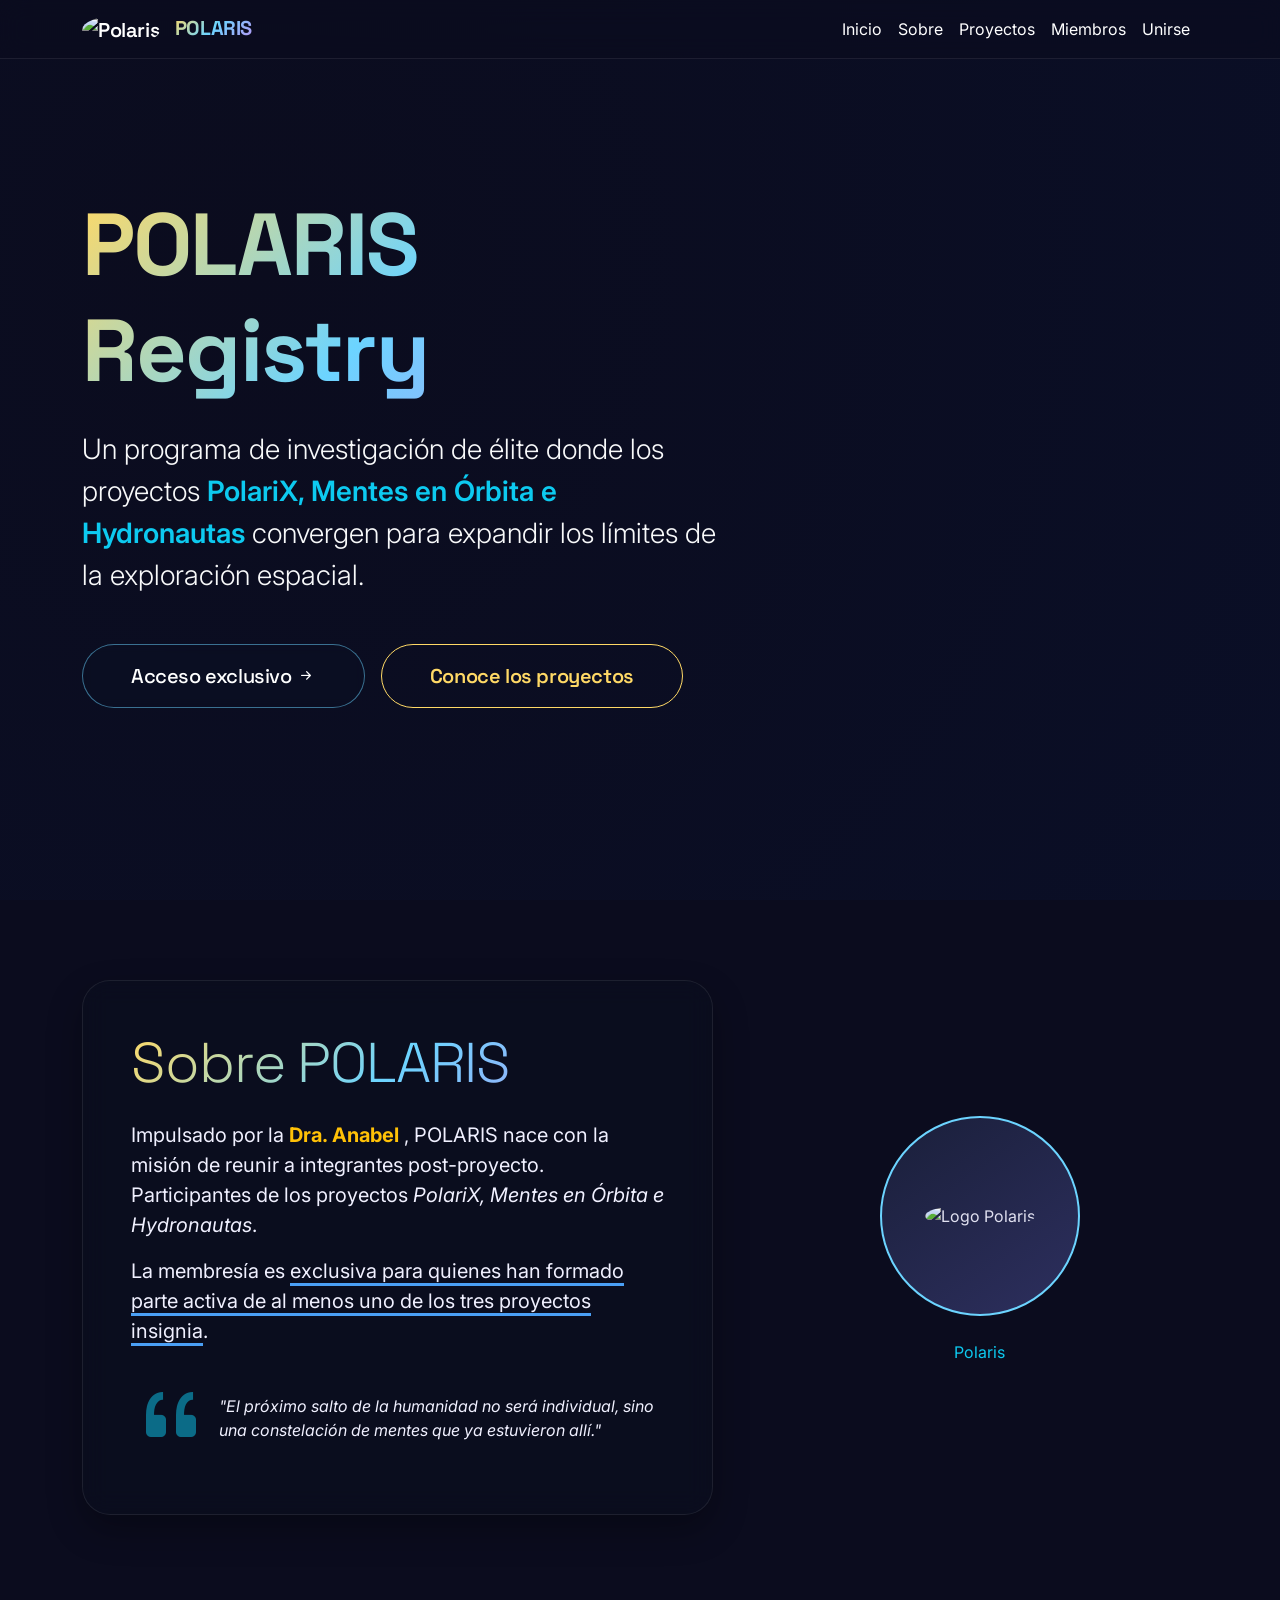
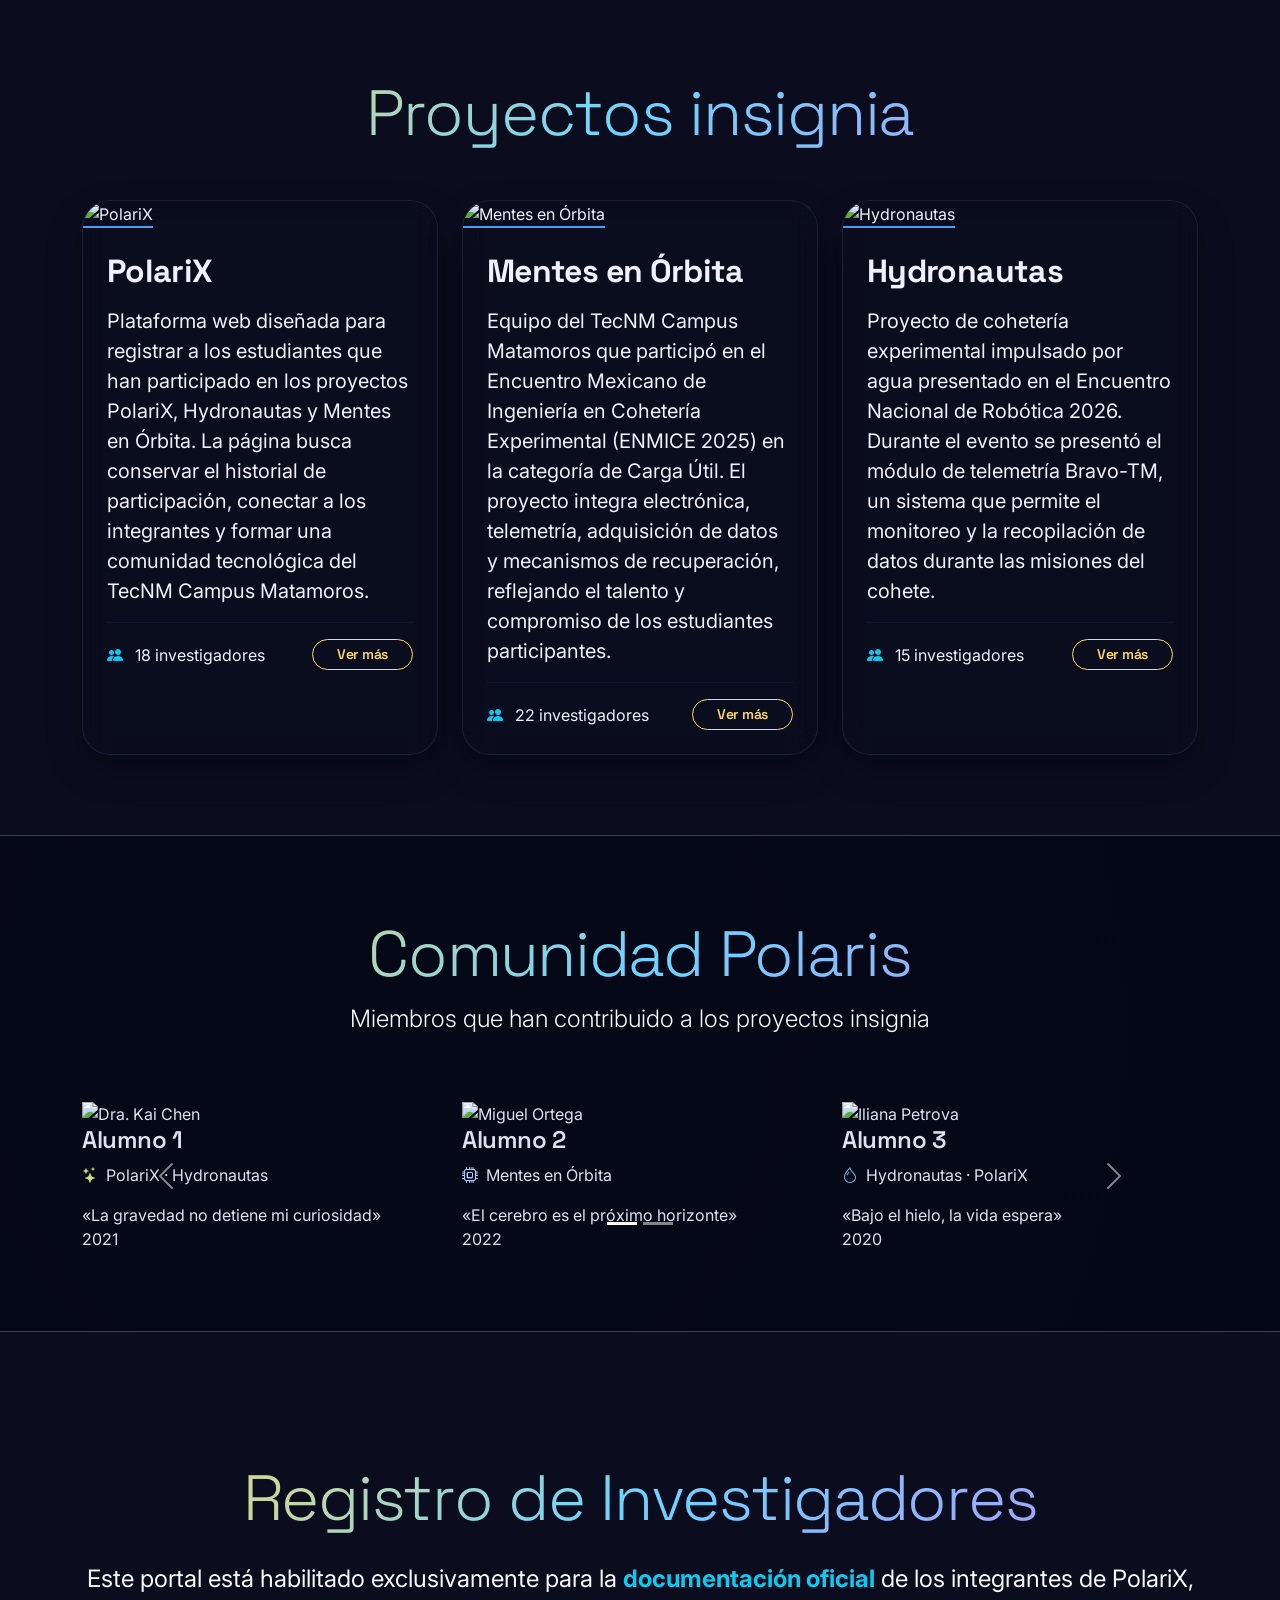
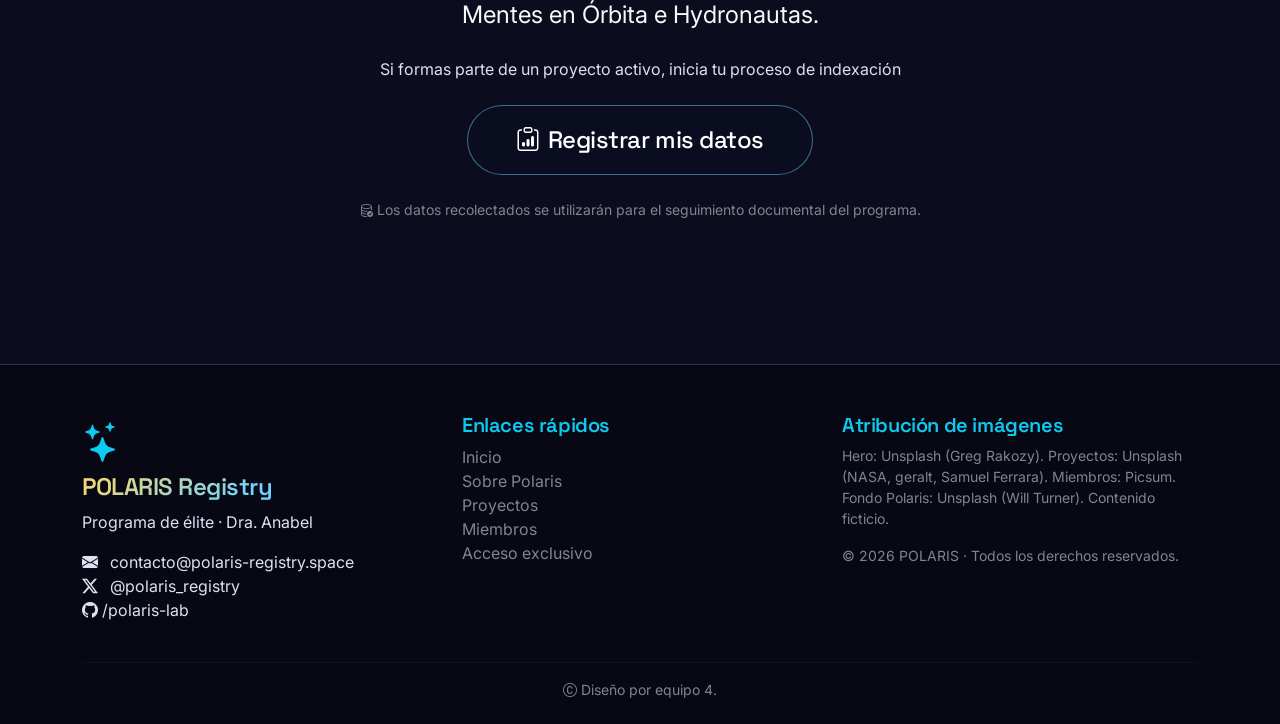
==== index.html @ 2436511c "Commit prueba" ====
<!DOCTYPE html>
<html lang="es">
<head>
  <meta charset="UTF-8">
  <meta name="viewport" content="width=device-width, initial-scale=1.0">
  <title>POLARIS · registro espacial</title>
  <!-- Bootstrap 5 + Iconos + Fuentes Google -->
  <link href="https://cdn.jsdelivr.net/npm/bootstrap@5.3.2/dist/css/bootstrap.min.css" rel="stylesheet">
  <link rel="stylesheet" href="https://cdn.jsdelivr.net/npm/bootstrap-icons@1.11.3/font/bootstrap-icons.min.css">
  <link href="https://fonts.googleapis.com/css2?family=Space+Grotesk:wght@400;500;600;700&family=Inter:wght@300;400;500;600&display=swap" rel="stylesheet">
      <link rel="stylesheet" href="css/styles.css">

</head>
<body>

<!-- BARRA DE NAVEGACIÓN -->
<nav class="navbar navbar-expand-lg navbar-dark fixed-top navbar-vidrio">
  <div class="container">
    <a class="navbar-brand" href="#hero">
    <img src="imagenes/logo.png" 
     alt="Polaris" 
     class="imagen-circular"
     style="height: 70px; width: 70px; margin-right: 10px; object-fit: cover;">
  <span class="fw-bold texto-degradado">POLARIS</span>
    </a>
    <button class="navbar-toggler" type="button" data-bs-toggle="collapse" data-bs-target="#navbarPolaris">
      <span class="navbar-toggler-icon"></span>
    </button>
    <div class="collapse navbar-collapse" id="navbarPolaris">
      <ul class="navbar-nav ms-auto mb-2 mb-lg-0">
        <li class="nav-item"><a class="nav-link" href="#hero">Inicio</a></li>
        <li class="nav-item"><a class="nav-link" href="#about">Sobre</a></li>
        <li class="nav-item"><a class="nav-link" href="#projects">Proyectos</a></li>
        <li class="nav-item"><a class="nav-link" href="#members">Miembros</a></li>
        <li href="registro.html" class="nav-item"><a class="nav-link" href="#cta">Unirse</a></li>
      </ul>
    </div>
  </div>
</nav>

<!-- HERO (sin el badge de comunidad exclusiva) -->
<section id="hero" class="hero">
  <div class="hero-capa"></div>
  <div class="container position-relative text-center text-md-start" style="z-index: 3;">
    <div class="row min-vh-100 align-items-center">
      <div class="col-lg-8 col-xl-7">
        <h1 class="display-1 fw-bold texto-degradado" style="font-size: clamp(3.5rem, 12vw, 5.5rem);">POLARIS Registry</h1>
        <p class="lead fs-3 my-4 text-light">Un programa de investigación de élite donde los proyectos <span class="fw-semibold text-info">PolariX, Mentes en Órbita e Hydronautas</span> convergen para expandir los límites de la exploración espacial.</p>
        <div class="d-flex flex-wrap gap-3 mt-5">
          <a href="#cta" class="btn boton-neon btn-lg px-5 py-3">Acceso exclusivo <i class="bi bi-arrow-right-short"></i></a>
          <a href="#projects" class="btn boton-contorno-neon btn-lg px-5 py-3">Conoce los proyectos</a>
        </div>
        <!-- El badge ha sido eliminado -->
      </div>
    </div>
  </div>
</section>

<!-- SOBRE POLARIS (Dra. Martínez) - con espacio para tu logo -->
<section id="about" class="container">
  <div class="row align-items-center g-5">
    <div class="col-md-7">
      <div class="tarjeta-vidrio p-5">
        <h2 class="display-4 texto-degradado mb-4">Sobre POLARIS</h2>
        <p class="fs-5">Impulsado por la <strong class="text-warning">Dra. Anabel </strong>, POLARIS nace con la misión de reunir a integrantes post-proyecto. Participantes de los proyectos <i>PolariX, Mentes en Órbita e Hydronautas</i>.</p>
        <p class="fs-5 mt-3">La membresía es <span class="borde-inferior-info">exclusiva para quienes han formado parte activa de al menos uno de los tres proyectos insignia</span>.</p>
        <div class="mt-4 d-flex align-items-center">
          <i class="bi bi-quote display-1 text-info opacity-50"></i>
          <span class="ms-2 fst-italic">"El próximo salto de la humanidad no será individual, sino una constelación de mentes que ya estuvieron allí."</span>
        </div>
      </div>
    </div>
    <div class="col-md-5 text-center">
      <!-- Este es el espacio para tu logo futuro -->
      <div class="circulo-logo">
        <div class="logo-placeholder">
          <!-- Aquí puedes colocar tu logo (imagen o texto) -->
<img src="imagenes/logo.png" 
         alt="Logo Polaris" 
         style="width: 100%; height: 100%; object-fit: cover; border-radius: 50%;">
        </div>
      </div>
      <p class="mt-4 text-info"> Polaris</p>
    </div>
  </div>
</section>

<!-- PROYECTOS DESTACADOS -->
<section id="projects" class="container-fluid">
  <div class="container">
    <h2 class="display-3 text-center texto-degradado mb-5">Proyectos insignia</h2>
    <div class="row g-4">
      <!-- PolariX -->
      <div class="col-lg-4">
        <div class="tarjeta-vidrio h-100">
          <img src="imagenes/logo.png" class="img-proyecto card-img-top" alt="PolariX">
          <div class="card-body p-4">
            <div class="d-flex justify-content-between align-items-center mb-3">
              <h3 class="h2 fw-bold mb-0">PolariX</h3>
            </div>
            <p class="card-text fs-5">Plataforma web diseñada para registrar a los estudiantes que han participado en los proyectos PolariX, Hydronautas y Mentes en Órbita. La página busca conservar el historial de participación, conectar a los integrantes y formar una comunidad tecnológica del TecNM Campus Matamoros.</p>
            <hr class="bg-info">
            <div class="d-flex justify-content-between align-items-center">
              <span><i class="bi bi-people-fill me-2 text-info"></i> 18 investigadores</span>
              <a href="#" class="btn btn-sm boton-contorno-neon rounded-pill px-4">Ver más</a>
            </div>
          </div>
        </div>
      </div>
      <!-- Mentes en Órbita -->
      <div class="col-lg-4">
        <div class="tarjeta-vidrio h-100">
          <img src="https://alcalaopina.es/wp-content/uploads/Alumnos-del-IES-Antonio-Machado-construiran-y-lanzaran-un-mini.jpg" class="img-proyecto card-img-top" alt="Mentes en Órbita">
          <div class="card-body p-4">
            <div class="d-flex justify-content-between align-items-center mb-3">
              <h3 class="h2 fw-bold mb-0">Mentes en Órbita</h3>
            </div>
            <p class="card-text fs-5">Equipo del TecNM Campus Matamoros que participó en el Encuentro Mexicano de Ingeniería en Cohetería Experimental (ENMICE 2025) en la categoría de Carga Útil. El proyecto integra electrónica, telemetría, adquisición de datos y mecanismos de recuperación, reflejando el talento y compromiso de los estudiantes participantes.</p>
            <hr class="bg-info">
            <div class="d-flex justify-content-between align-items-center">
              <span><i class="bi bi-people-fill me-2 text-info"></i> 22 investigadores</span>
              <a href="#" class="btn btn-sm boton-contorno-neon rounded-pill px-4">Ver más</a>
            </div>
          </div>
        </div>
      </div>
      <!-- Hydronautas -->
      <div class="col-lg-4">
        <div class="tarjeta-vidrio h-100">
          <img src="https://tse1.mm.bing.net/th/id/OIP.nZ0kPcb8hBdNCDbaRXpRDQHaE7?rs=1&pid=ImgDetMain&o=7&rm=3" class="img-proyecto card-img-top" alt="Hydronautas">
          <div class="card-body p-4">
            <div class="d-flex justify-content-between align-items-center mb-3">
              <h3 class="h2 fw-bold mb-0">Hydronautas</h3>
            </div>
            <p class="card-text fs-5">Proyecto de cohetería experimental impulsado por agua presentado en el Encuentro Nacional de Robótica 2026. Durante el evento se presentó el módulo de telemetría Bravo-TM, un sistema que permite el monitoreo y la recopilación de datos durante las misiones del cohete.</p>
            <hr class="bg-info">
            <div class="d-flex justify-content-between align-items-center">
              <span><i class="bi bi-people-fill me-2 text-info"></i> 15 investigadores</span>
              <a href="#" class="btn btn-sm boton-contorno-neon rounded-pill px-4">Ver más</a>
            </div>
          </div>
        </div>
      </div>
    </div>
  </div>
</section>

<!-- MIEMBROS - SECCIÓN CON FONDO DE LA ESTRELLA POLAR -->
<section id="members" class="seccion-polaris">
  <div class="capa-polaris"></div>
  <div class="container">
    <div class="row mb-5 text-center">
      <div class="col-12">
        <h2 class="display-3 texto-degradado">Comunidad Polaris</h2>
        <p class="lead fs-4 text-light">Miembros que han contribuido a los proyectos insignia</p>
      </div>
    </div>

    <!-- Carrusel manual con flechas hacia afuera -->
    <div id="carruselMiembros" class="carousel slide carrusel-miembros" data-bs-ride="false">
      <div class="carousel-indicators">
        <button type="button" data-bs-target="#carruselMiembros" data-bs-slide-to="0" class="active" aria-current="true" aria-label="Diapositiva 1"></button>
        <button type="button" data-bs-target="#carruselMiembros" data-bs-slide-to="1" aria-label="Diapositiva 2"></button>
      </div>
      <div class="carousel-inner">
        <!-- Diapositiva 1 -->
        <div class="carousel-item active">
          <div class="row g-4">
            <div class="col-md-4">
              <div class="tarjeta-miembro">
                <img src="https://picsum.photos/id/1005/200/200" class="img-miembro" alt="Dra. Kai Chen">
                <h4 class="nombre-miembro">Alumno 1</h4>
                <p class="proyectos-miembro"><i class="bi bi-stars me-1" style="color: #cfdf7a;"></i> PolariX · Hydronautas</p>
                <div class="frase-miembro">«La gravedad no detiene mi curiosidad»</div>
                <span class="anio-miembro">2021</span>
              </div>
            </div>
            <div class="col-md-4">
              <div class="tarjeta-miembro">
                <img src="https://picsum.photos/id/1012/200/200" class="img-miembro" alt="Miguel Ortega">
                <h4 class="nombre-miembro">Alumno 2</h4>
                <p class="proyectos-miembro"><i class="bi bi-cpu me-1" style="color: #b0d0ff;"></i> Mentes en Órbita</p>
                <div class="frase-miembro">«El cerebro es el próximo horizonte»</div>
                <span class="anio-miembro">2022</span>
              </div>
            </div>
            <div class="col-md-4">
              <div class="tarjeta-miembro">
                <img src="https://picsum.photos/id/106/200/200" class="img-miembro" alt="Iliana Petrova">
                <h4 class="nombre-miembro">Alumno 3</h4>
                <p class="proyectos-miembro"><i class="bi bi-droplet me-1" style="color: #80b5e0;"></i> Hydronautas · PolariX</p>
                <div class="frase-miembro">«Bajo el hielo, la vida espera»</div>
                <span class="anio-miembro">2020</span>
              </div>
            </div>
          </div>
        </div>
        <!-- Diapositiva 2 -->
        <div class="carousel-item">
          <div class="row g-4">
            <div class="col-md-4">
              <div class="tarjeta-miembro">
                <img src="https://picsum.photos/id/1043/200/200" class="img-miembro" alt="James Keller">
                <h4 class="nombre-miembro">JAlumno 4</h4>
                <p class="proyectos-miembro"><i class="bi bi-stars me-1" style="color: #cfdf7a;"></i> PolariX</p>
                <div class="frase-miembro">«Navegamos por las estrellas»</div>
                <span class="anio-miembro">2023</span>
              </div>
            </div>
            <div class="col-md-4">
              <div class="tarjeta-miembro">
                <img src="https://picsum.photos/id/100/200/200" class="img-miembro" alt="Sofía Nuñez">
                <h4 class="nombre-miembro">Alumno 5</h4>
                <p class="proyectos-miembro"><i class="bi bi-cpu me-1" style="color: #b0d0ff;"></i> Mentes en Órbita</p>
                <div class="frase-miembro">«La mente no tiene fronteras»</div>
                <span class="anio-miembro">2021</span>
              </div>
            </div>
            <div class="col-md-4">
              <div class="tarjeta-miembro">
                <img src="https://picsum.photos/id/102/200/200" class="img-miembro" alt="Elias Voss">
                <h4 class="nombre-miembro">Alumno 6</h4>
                <p class="proyectos-miembro"><i class="bi bi-droplet me-1" style="color: #80b5e0;"></i> Hydronautas</p>
                <div class="frase-miembro">«Exploramos lo inexplorado»</div>
                <span class="anio-miembro">2022</span>
              </div>
            </div>
          </div>
        </div>
      </div>
      <button class="carousel-control-prev" type="button" data-bs-target="#carruselMiembros" data-bs-slide="prev">
        <span class="carousel-control-prev-icon" aria-hidden="true"></span>
        <span class="visually-hidden">Anterior</span>
      </button>
      <button class="carousel-control-next" type="button" data-bs-target="#carruselMiembros" data-bs-slide="next">
        <span class="carousel-control-next-icon" aria-hidden="true"></span>
        <span class="visually-hidden">Siguiente</span>
      </button>
    </div>

  </div>
</section>

<!-- CTA MEJORADO (Únete a la exploración) -->
<section id="cta" class="cta-mejorado">
  <div class="container py-5">
    <div class="tarjeta-cta text-center">
      <h2 class="display-3 texto-degradado mb-4">Registro de Investigadores</h2>
      <p class="fs-4 mb-4 text-light">Este portal está habilitado exclusivamente para la <strong class="text-info">documentación oficial</strong> de los integrantes de PolariX, Mentes en Órbita e Hydronautas.</p>
      
      <div class="texto-resaltado mb-4">
        <p class="my-3">Si formas parte de un proyecto activo, inicia tu proceso de indexación</p>
      </div>

      <a href="registro.html" class="btn boton-neon btn-lg px-5 py-3 fs-4">
        <i class="bi bi-clipboard-data me-2"></i>Registrar mis datos
      </a>
      <p class="mt-4 text-light opacity-50 small">
        <i class="bi bi-database-check"></i> Los datos recolectados se utilizarán para el seguimiento documental del programa.
      </p>
    </div>
  </div>
</section>

<!-- PIE DE PÁGINA -->
<footer class="pt-5 pb-4">
  <div class="container">
    <div class="row gy-4">
      <div class="col-md-4">
        <i class="bi bi-stars fs-1 text-info"></i>
        <h4 class="texto-degradado">POLARIS Registry</h4>
        <p>Programa de élite · Dra. Anabel</p>
        <p><i class="bi bi-envelope-fill me-2"></i> contacto@polaris-registry.space<br>
        <i class="bi bi-twitter-x me-2"></i> @polaris_registry<br>
        <i class="bi bi-github"></i> /polaris-lab</p>
      </div>
      <div class="col-md-4">
        <h5 class="text-info">Enlaces rápidos</h5>
        <ul class="list-unstyled">
          <li><a href="#hero" class="text-white-50 text-decoration-none">Inicio</a></li>
          <li><a href="#about" class="text-white-50 text-decoration-none">Sobre Polaris</a></li>
          <li><a href="#projects" class="text-white-50 text-decoration-none">Proyectos</a></li>
          <li><a href="#members" class="text-white-50 text-decoration-none">Miembros</a></li>
          <li><a href="#cta" class="text-white-50 text-decoration-none">Acceso exclusivo</a></li>
        </ul>
      </div>
      <div class="col-md-4">
        <h5 class="text-info">Atribución de imágenes</h5>
        <p class="small text-white-50">Hero: Unsplash (Greg Rakozy). Proyectos: Unsplash (NASA, geralt, Samuel Ferrara). Miembros: Picsum. Fondo Polaris: Unsplash (Will Turner). Contenido ficticio.</p>
        <p class="small text-white-50">© 2026 POLARIS · Todos los derechos reservados.</p>
      </div>
    </div>
    <hr class="mt-4">
    <div class="text-center text-white-50 small">
      <i class="bi bi-c-circle"></i> Diseño por equipo 4.
    </div>
  </div>
</footer>

<!-- Bootstrap JS -->
<script src="https://cdn.jsdelivr.net/npm/bootstrap@5.3.2/dist/js/bootstrap.bundle.min.js"></script>
</body>
</html>
---- css/styles.css ----
/* === RESET Y BASE === */
* {
  margin: 0;
  padding: 0;
  box-sizing: border-box;
}

body {
  font-family: 'Inter', sans-serif;
  background-color: #0B0C1E;
  color: #e0e0f0;
  scroll-behavior: smooth;
  display: flex;
  flex-direction: column;
  min-height: 100vh; /* Para que el footer se quede abajo si hay poco contenido */
}

/* Utilidad para páginas secundarias que no tienen imagen hero */
.fondo-estelar {
  background-image: radial-gradient(circle at top right, rgba(26, 31, 58, 0.8), #0B0C1E 60%);
}

h1, h2, h3, h4, h5, legend, .navbar-brand, .btn {
  font-family: 'Space Grotesk', sans-serif;
  font-weight: 600;
  letter-spacing: -0.02em;
}

/* === VARIABLES (paleta de colores) === */
:root {
  --espacio-profundo: #0B0C1E;
  --nebulosa: #1A1F3A;
  --noche-violacea: #2D2F5E;
  --neon-azul: #4A9FF5;
  --cian-cosmico: #6CD4FF;
  --brillo-estelar: #FFD966;
  --fondo-vidrio: rgba(10, 15, 30, 0.4);
  --borde-vidrio: rgba(255, 255, 255, 0.08);
}

.texto-degradado {
  background: linear-gradient(135deg, #FFD966, #6CD4FF, #B794F4);
  -webkit-background-clip: text;
  -webkit-text-fill-color: transparent;
  background-clip: text;
}

/* === BARRA DE NAVEGACIÓN === */
.navbar-vidrio {
  background: rgba(11, 12, 30, 0.6); /* Un poco más opaco para legibilidad global */
  backdrop-filter: blur(12px);
  -webkit-backdrop-filter: blur(12px);
  border-bottom: 1px solid var(--borde-vidrio);
}
.navbar-vidrio .navbar-brand,
.navbar-vidrio .nav-link {
  color: white !important;
  transition: color 0.2s;
}
.navbar-vidrio .nav-link:hover, .navbar-vidrio .nav-link.active {
  color: var(--cian-cosmico) !important;
  text-shadow: 0 0 8px var(--neon-azul);
}

/* === BOTONES PERSONALIZADOS === */
.boton-neon {
  border-radius: 50px;
  padding: 0.6rem 2rem;
  font-weight: 500;
  border: 1px solid rgba(106, 212, 255, 0.5);
  background: rgba(10, 20, 40, 0.2);
  backdrop-filter: blur(4px);
  color: white;
  transition: 0.2s;
}
.boton-neon:hover {
  background: var(--neon-azul);
  border-color: var(--neon-azul);
  color: #0B0C1E;
  box-shadow: 0 0 25px var(--neon-azul);
  transform: translateY(-2px);
}
.boton-contorno-neon {
  border-radius: 50px;
  border: 1px solid var(--brillo-estelar);
  color: var(--brillo-estelar);
  background: transparent;
  transition: 0.2s;
}
.boton-contorno-neon:hover {
  background: var(--brillo-estelar);
  border-color: var(--brillo-estelar);
  color: #0B0C1E;
  box-shadow: 0 0 25px var(--brillo-estelar);
  transform: translateY(-2px);
}

/* === TARJETAS DE VIDRIO (glassmorphism) === */
.tarjeta-vidrio {
  background: var(--fondo-vidrio);
  backdrop-filter: blur(12px);
  -webkit-backdrop-filter: blur(12px);
  border: 1px solid var(--borde-vidrio);
  border-radius: 28px;
  transition: transform 0.3s ease, border-color 0.2s;
  overflow: hidden;
  color: #f0f0ff;
  box-shadow: 0 15px 35px rgba(0, 0, 0, 0.3);
}
/* Evitar el hover transform en el formulario para no marear al usuario al escribir */
div.tarjeta-vidrio:not(.p-4):hover {
  transform: translateY(-8px);
  border-color: rgba(106, 212, 255, 0.3);
}

/* === ESTILOS DEL FORMULARIO DE REGISTRO === */
fieldset {
  border: none;
  border-top: 1px solid rgba(106, 212, 255, 0.2);
  padding-top: 1.5rem;
  margin-top: 1.5rem;
}
fieldset:first-of-type {
  border-top: none;
  padding-top: 0;
  margin-top: 0;
}
legend {
  color: var(--cian-cosmico);
  padding-right: 15px;
  width: auto;
  float: none;
}

.input-espacial {
  background-color: rgba(15, 20, 40, 0.6) !important;
  border: 1px solid rgba(255, 255, 255, 0.1) !important;
  color: #fff !important;
  border-radius: 10px;
  transition: all 0.3s ease;
}
.input-espacial::placeholder {
  color: rgba(255, 255, 255, 0.3) !important;
}
.input-espacial:focus {
  background-color: rgba(20, 30, 60, 0.8) !important;
  border-color: var(--cian-cosmico) !important;
  box-shadow: 0 0 15px rgba(108, 212, 255, 0.2) !important;
  outline: none;
}
/* Color de iconos en selects */
.form-select.input-espacial {
  background-image: url("data:image/svg+xml,%3csvg xmlns='http://www.w3.org/2000/svg' viewBox='0 0 16 16'%3e%3cpath fill='none' stroke='%236CD4FF' stroke-linecap='round' stroke-linejoin='round' stroke-width='2' d='m2 5 6 6 6-6'/%3e%3c/svg%3e") !important;
}
/* Color del calendario en input type="date" (Solo Webkit) */
.input-espacial::-webkit-calendar-picker-indicator {
  filter: invert(1) sepia(100%) saturate(10000%) hue-rotate(180deg);
  opacity: 0.7;
  cursor: pointer;
}

/* === SECCIONES DEL INDEX === */
section {
  scroll-margin-top: 70px;
  padding: 5rem 0;
  position: relative;
}

/* === HERO === */
.hero {
  min-height: 90vh;
  display: flex;
  align-items: center;
  position: relative;
  padding: 0;
  background-image: url('https://images.unsplash.com/photo-1446776811953-b23d57bd21aa?ixlib=rb-4.0.3&auto=format&fit=crop&w=1950&q=80');
  background-size: cover;
  background-position: center 30%;
  background-attachment: fixed;
}
.hero-capa {
  position: absolute;
  top: 0; left: 0; width: 100%; height: 100%;
  background: radial-gradient(circle at 20% 30%, rgba(11,12,30,0.65) 0%, rgba(10,15,40,0.85) 100%);
}

/* === CÍRCULO LOGO === */
.circulo-logo {
  width: 200px;
  height: 200px;
  border-radius: 50%;
  background: linear-gradient(145deg, #1A1F3A, #2D2F5E);
  display: flex;
  align-items: center;
  justify-content: center;
  margin: 0 auto;
  border: 2px solid var(--cian-cosmico);
}

/* === MIEMBROS Y PROYECTOS (Código original conservado) === */
.img-proyecto {
  height: 200px;
  object-fit: cover;
  border-bottom: 2px solid var(--neon-azul);
}
.insignia-proyecto {
  background: rgba(45, 47, 94, 0.7);
  backdrop-filter: blur(4px);
  padding: 0.3rem 1rem;
  border-radius: 40px;
  font-size: 0.8rem;
  border-left: 3px solid var(--neon-azul);
  color: #d0daff;
}
.seccion-polaris {
  background-image: url('https://images.unsplash.com/photo-1464802686167-b939a6910659?ixlib=rb-4.0.3&auto=format&fit=crop&w=1950&q=80');
  background-size: cover;
  background-position: center 40%;
  background-attachment: fixed;
  position: relative;
  padding: 5rem 0;
  border-top: 1px solid rgba(106, 212, 255, 0.3);
  border-bottom: 1px solid rgba(106, 212, 255, 0.3);
}
.capa-polaris {
  position: absolute; top: 0; left: 0; width: 100%; height: 100%;
  background: radial-gradient(circle at 30% 40%, rgba(0, 5, 15, 0.5) 0%, rgba(0, 5, 20, 0.7) 100%);
  z-index: 1;
}
.seccion-polaris .container { position: relative; z-index: 2; }

/* === PIE DE PÁGINA === */
footer {
  background: #070814;
  border-top: 1px solid #2D2F5E;
}
hr { border-color: #2D2F5E; }
.borde-inferior-info { border-bottom: 3px solid var(--neon-azul); }

/* === IMAGENES DE LOGOS === */
.imagen-circular {
  width: 100%; /* O el ancho que definas en el HTML */
  height: 100%; /* O el alto que definas en el HTML */
  object-fit: cover; /* Recorta la imagen para que llene el cuadrado sin deformarse */
  border-radius: 50%; /* Hace el círculo */
}






/* === ESTILOS PARA CHECKBOXES Y RADIOS ESPACIALES === */
.input-espacial-check,
.input-espacial-radio {
background-color: rgba(15, 20, 40, 0.6);
border: 1px solid rgba(255, 255, 255, 0.2);
transition: all 0.3s ease;
cursor: pointer;
}

.input-espacial-check:checked,
.input-espacial-radio:checked {
background-color: var(--neon-azul) !important;
border-color: var(--cian-cosmico) !important;
box-shadow: 0 0 12px rgba(108, 212, 255, 0.4);
}

.input-espacial-check:focus,
.input-espacial-radio:focus {
box-shadow: 0 0 0 0.25rem rgba(108, 212, 255, 0.25);
border-color: var(--cian-cosmico);
}

.form-check-label {
cursor: pointer;
transition: color 0.3s ease;
}

.input-espacial-check:checked ~ .form-check-label,
.input-espacial-radio:checked ~ .form-check-label {
color: white !important;
opacity: 1 !important;
}



/* === ESTILO PARA EL BOTÓN DE SUBIR ARCHIVO === */
.input-espacial::file-selector-button {
background-color: rgba(10, 20, 40, 0.8);
color: var(--cian-cosmico);
border: 1px solid rgba(106, 212, 255, 0.3);
border-radius: 6px;
padding: 0.375rem 1rem;
margin-inline-end: 1rem;
transition: all 0.3s ease;
cursor: pointer;
font-family: 'Inter', sans-serif;
font-weight: 500;
}

.input-espacial::file-selector-button:hover {
background-color: var(--neon-azul);
color: #0B0C1E;
border-color: var(--neon-azul);
box-shadow: 0 0 15px rgba(106, 212, 255, 0.4);
}
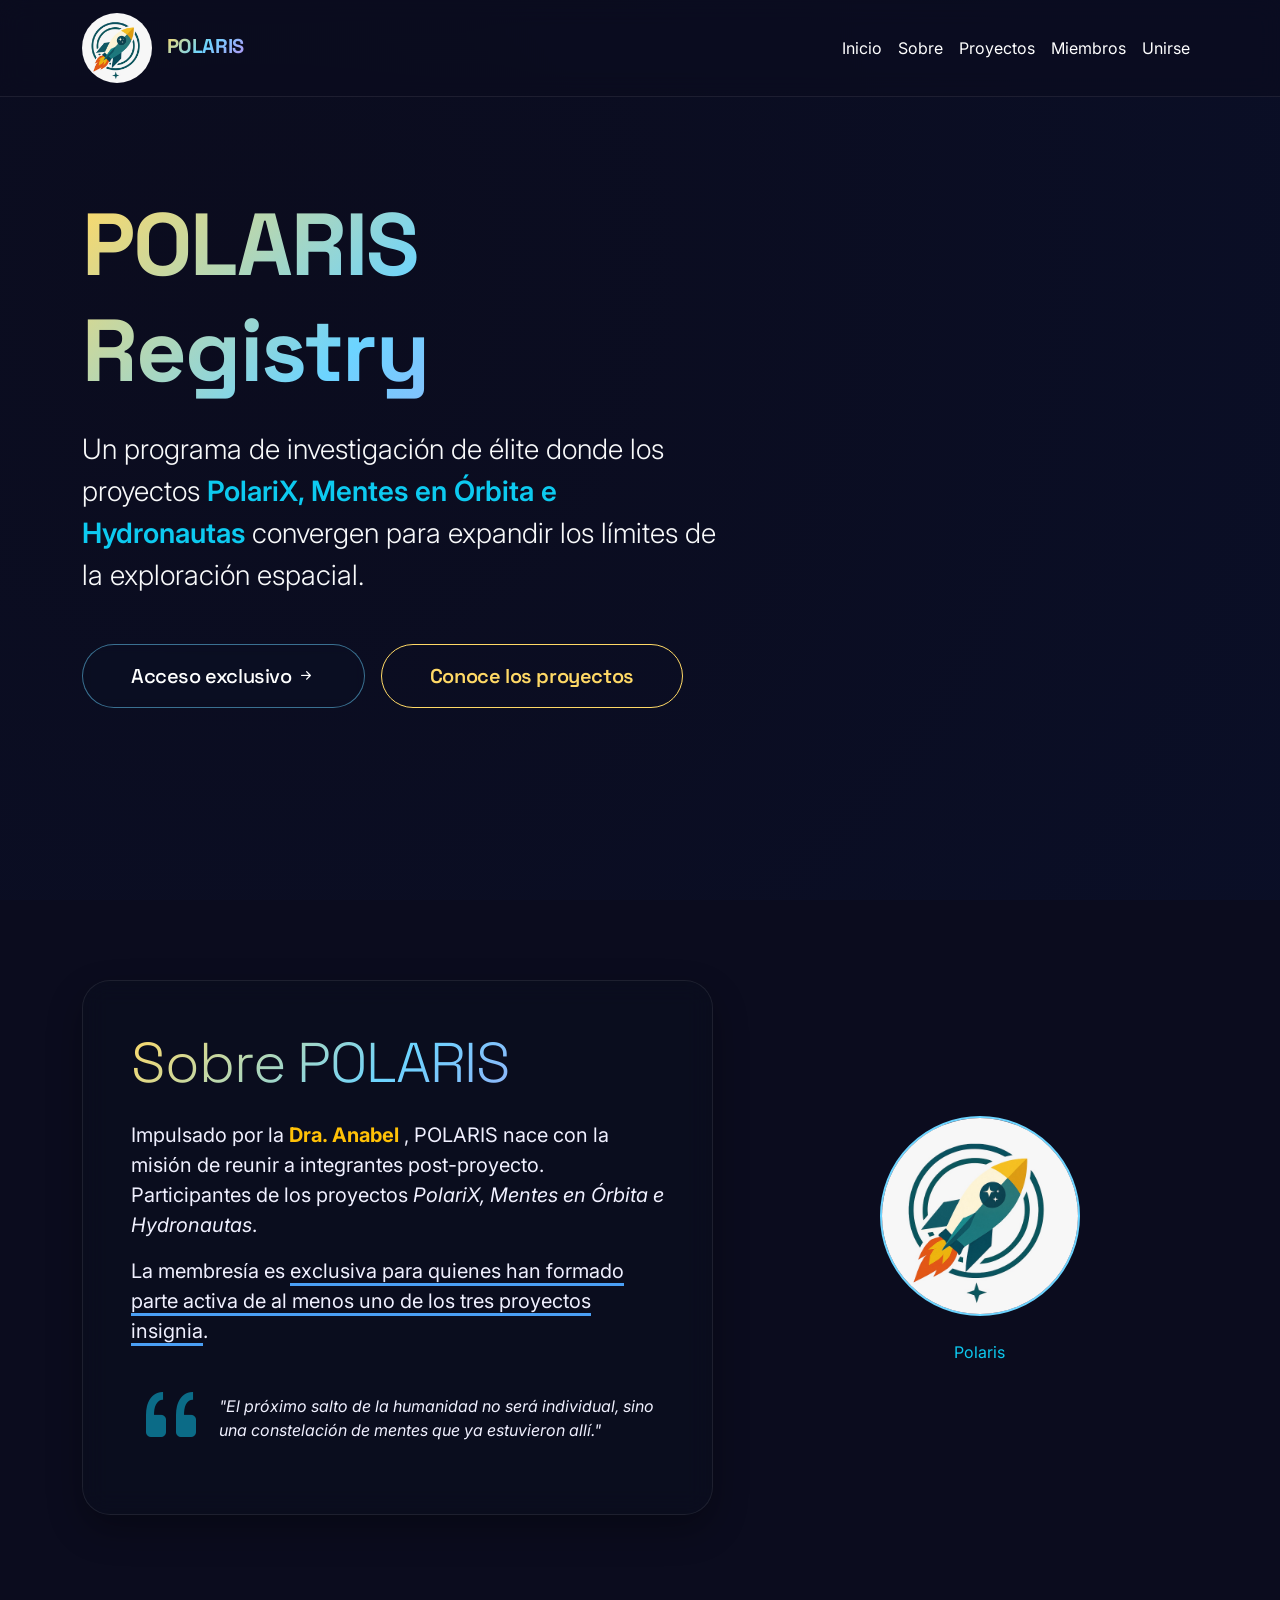
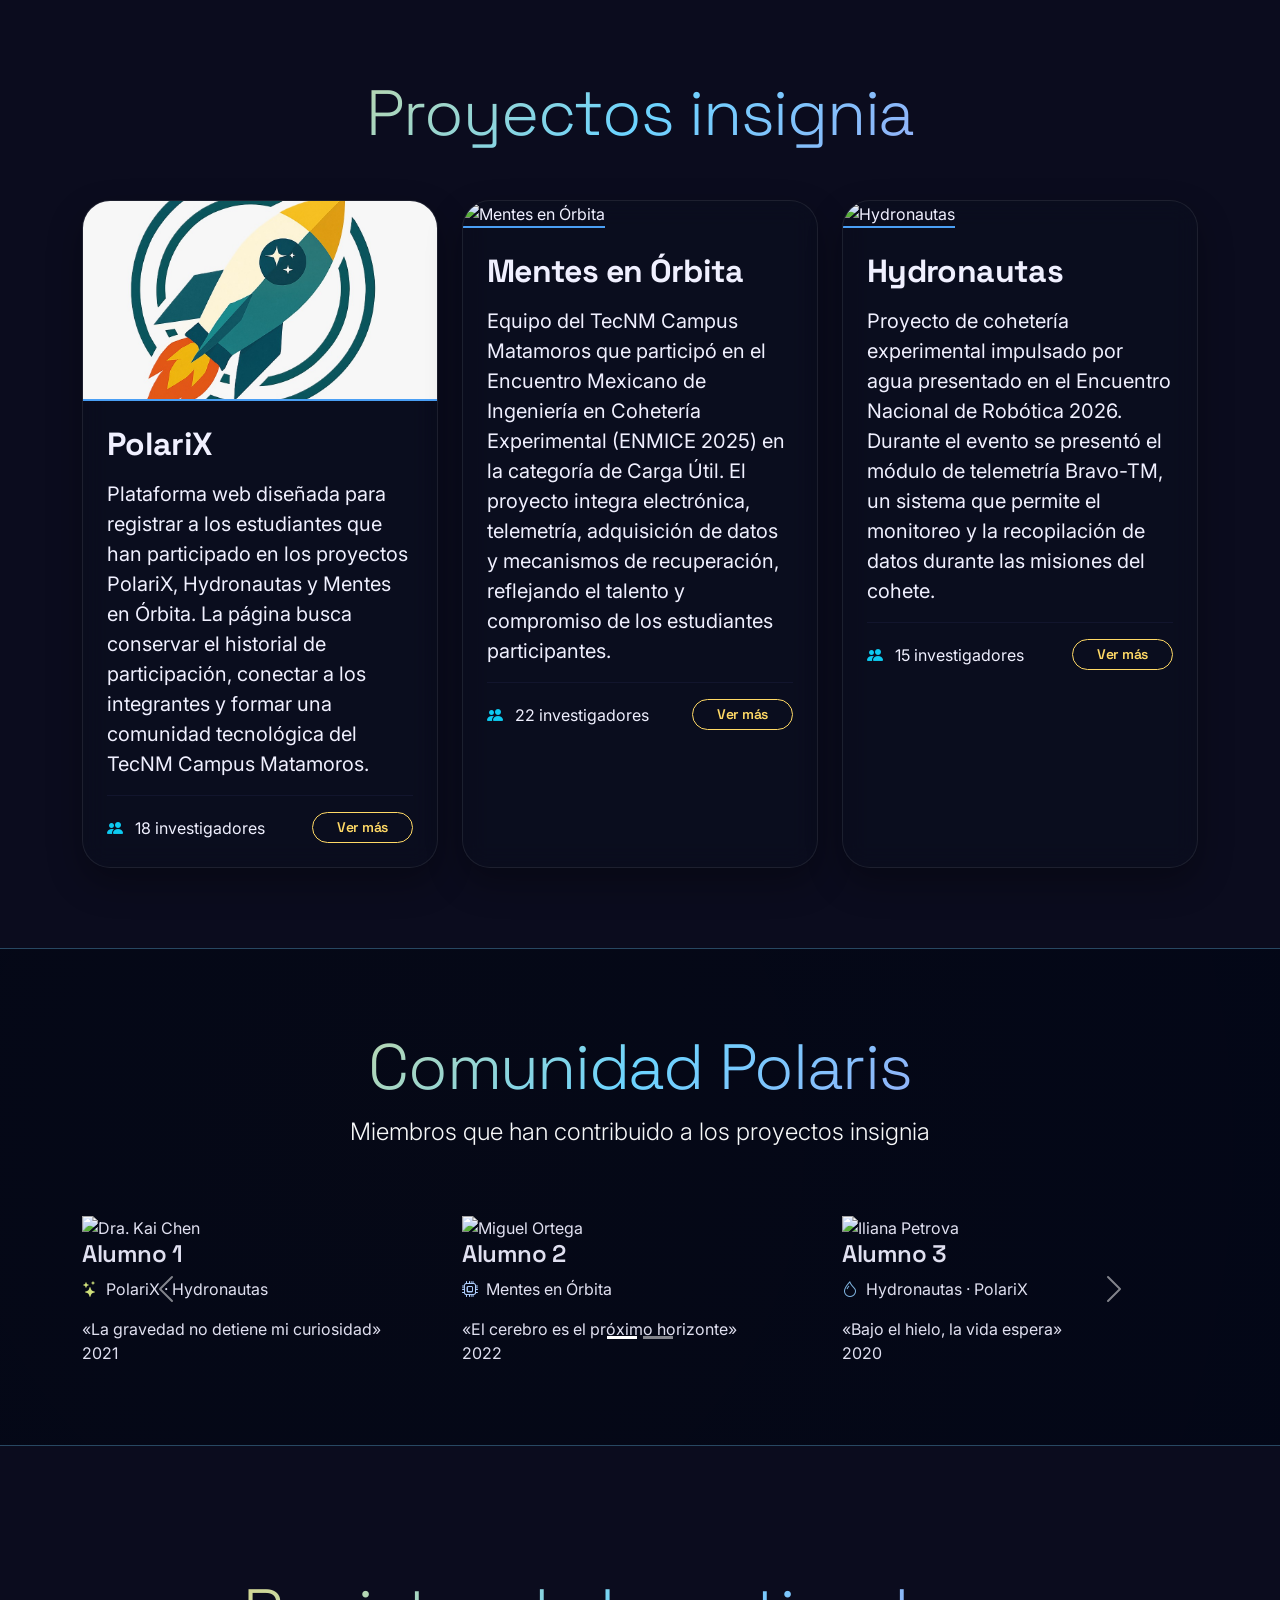
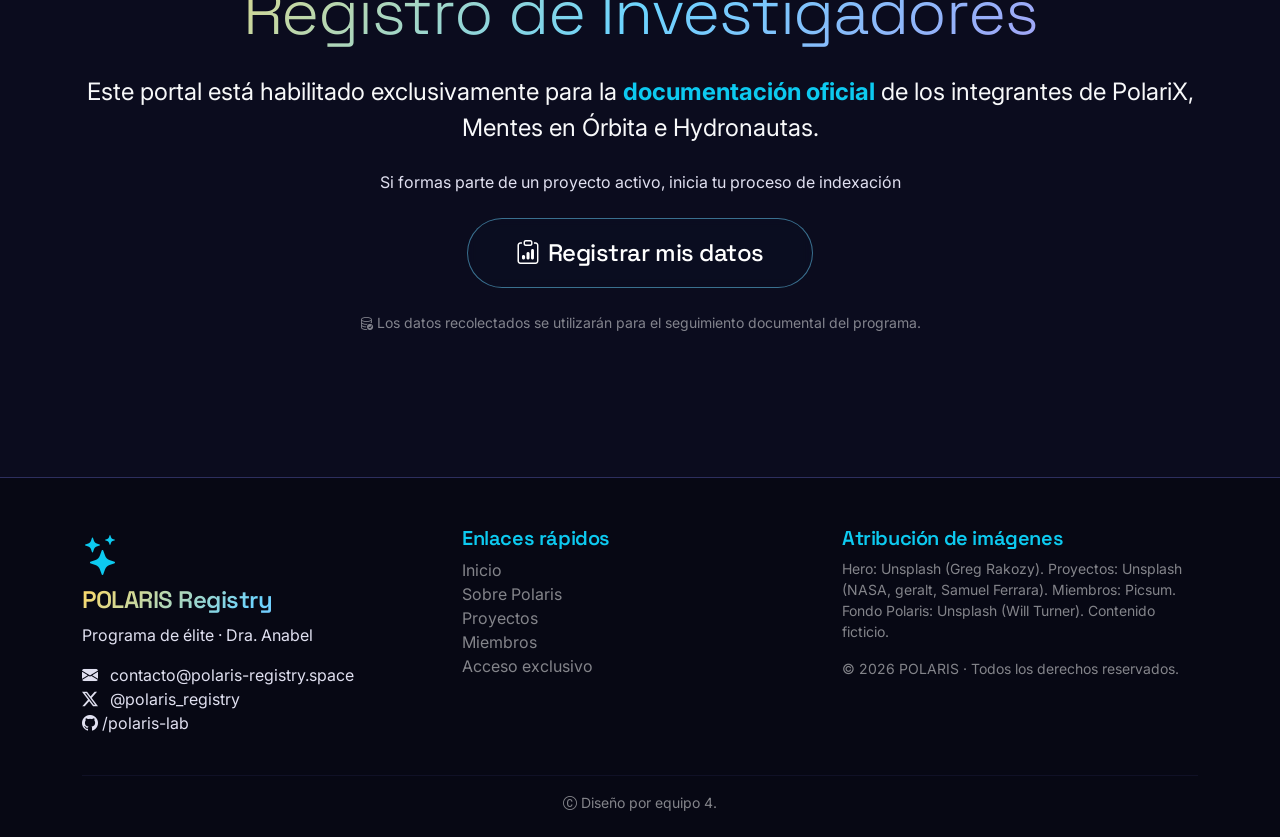
==== commit 73e7f5df: "feat: agregar validación con JavaScript al formulario POLARIS" ====
--- a/index.html
+++ b/index.html
@@ -4,7 +4,7 @@
   <meta charset="UTF-8">
   <meta name="viewport" content="width=device-width, initial-scale=1.0">
   <title>POLARIS · registro espacial</title>
-  <!-- Bootstrap 5 + Iconos + Fuentes Google -->
+  
   <link href="https://cdn.jsdelivr.net/npm/bootstrap@5.3.2/dist/css/bootstrap.min.css" rel="stylesheet">
   <link rel="stylesheet" href="https://cdn.jsdelivr.net/npm/bootstrap-icons@1.11.3/font/bootstrap-icons.min.css">
   <link href="https://fonts.googleapis.com/css2?family=Space+Grotesk:wght@400;500;600;700&family=Inter:wght@300;400;500;600&display=swap" rel="stylesheet">
@@ -13,7 +13,6 @@
 </head>
 <body>
 
-<!-- BARRA DE NAVEGACIÓN -->
 <nav class="navbar navbar-expand-lg navbar-dark fixed-top navbar-vidrio">
   <div class="container">
     <a class="navbar-brand" href="#hero">
@@ -38,7 +37,6 @@
   </div>
 </nav>
 
-<!-- HERO (sin el badge de comunidad exclusiva) -->
 <section id="hero" class="hero">
   <div class="hero-capa"></div>
   <div class="container position-relative text-center text-md-start" style="z-index: 3;">
@@ -50,13 +48,11 @@
           <a href="#cta" class="btn boton-neon btn-lg px-5 py-3">Acceso exclusivo <i class="bi bi-arrow-right-short"></i></a>
           <a href="#projects" class="btn boton-contorno-neon btn-lg px-5 py-3">Conoce los proyectos</a>
         </div>
-        <!-- El badge ha sido eliminado -->
-      </div>
-    </div>
-  </div>
-</section>
-
-<!-- SOBRE POLARIS (Dra. Martínez) - con espacio para tu logo -->
+      </div>
+    </div>
+  </div>
+</section>
+
 <section id="about" class="container">
   <div class="row align-items-center g-5">
     <div class="col-md-7">
@@ -71,10 +67,8 @@
       </div>
     </div>
     <div class="col-md-5 text-center">
-      <!-- Este es el espacio para tu logo futuro -->
       <div class="circulo-logo">
         <div class="logo-placeholder">
-          <!-- Aquí puedes colocar tu logo (imagen o texto) -->
 <img src="imagenes/logo.png" 
          alt="Logo Polaris" 
          style="width: 100%; height: 100%; object-fit: cover; border-radius: 50%;">
@@ -85,12 +79,10 @@
   </div>
 </section>
 
-<!-- PROYECTOS DESTACADOS -->
 <section id="projects" class="container-fluid">
   <div class="container">
     <h2 class="display-3 text-center texto-degradado mb-5">Proyectos insignia</h2>
     <div class="row g-4">
-      <!-- PolariX -->
       <div class="col-lg-4">
         <div class="tarjeta-vidrio h-100">
           <img src="imagenes/logo.png" class="img-proyecto card-img-top" alt="PolariX">
@@ -107,7 +99,6 @@
           </div>
         </div>
       </div>
-      <!-- Mentes en Órbita -->
       <div class="col-lg-4">
         <div class="tarjeta-vidrio h-100">
           <img src="https://alcalaopina.es/wp-content/uploads/Alumnos-del-IES-Antonio-Machado-construiran-y-lanzaran-un-mini.jpg" class="img-proyecto card-img-top" alt="Mentes en Órbita">
@@ -124,7 +115,6 @@
           </div>
         </div>
       </div>
-      <!-- Hydronautas -->
       <div class="col-lg-4">
         <div class="tarjeta-vidrio h-100">
           <img src="https://tse1.mm.bing.net/th/id/OIP.nZ0kPcb8hBdNCDbaRXpRDQHaE7?rs=1&pid=ImgDetMain&o=7&rm=3" class="img-proyecto card-img-top" alt="Hydronautas">
@@ -145,7 +135,6 @@
   </div>
 </section>
 
-<!-- MIEMBROS - SECCIÓN CON FONDO DE LA ESTRELLA POLAR -->
 <section id="members" class="seccion-polaris">
   <div class="capa-polaris"></div>
   <div class="container">
@@ -156,14 +145,12 @@
       </div>
     </div>
 
-    <!-- Carrusel manual con flechas hacia afuera -->
     <div id="carruselMiembros" class="carousel slide carrusel-miembros" data-bs-ride="false">
       <div class="carousel-indicators">
         <button type="button" data-bs-target="#carruselMiembros" data-bs-slide-to="0" class="active" aria-current="true" aria-label="Diapositiva 1"></button>
         <button type="button" data-bs-target="#carruselMiembros" data-bs-slide-to="1" aria-label="Diapositiva 2"></button>
       </div>
       <div class="carousel-inner">
-        <!-- Diapositiva 1 -->
         <div class="carousel-item active">
           <div class="row g-4">
             <div class="col-md-4">
@@ -195,7 +182,6 @@
             </div>
           </div>
         </div>
-        <!-- Diapositiva 2 -->
         <div class="carousel-item">
           <div class="row g-4">
             <div class="col-md-4">
@@ -241,7 +227,6 @@
   </div>
 </section>
 
-<!-- CTA MEJORADO (Únete a la exploración) -->
 <section id="cta" class="cta-mejorado">
   <div class="container py-5">
     <div class="tarjeta-cta text-center">
@@ -262,7 +247,6 @@
   </div>
 </section>
 
-<!-- PIE DE PÁGINA -->
 <footer class="pt-5 pb-4">
   <div class="container">
     <div class="row gy-4">
@@ -297,7 +281,7 @@
   </div>
 </footer>
 
-<!-- Bootstrap JS -->
 <script src="https://cdn.jsdelivr.net/npm/bootstrap@5.3.2/dist/js/bootstrap.bundle.min.js"></script>
 </body>
-</html>+</html>
+
--- a/css/styles.css
+++ b/css/styles.css
@@ -1,307 +1,5 @@
-/* === RESET Y BASE === */
-* {
-  margin: 0;
-  padding: 0;
-  box-sizing: border-box;
-}
-
-body {
-  font-family: 'Inter', sans-serif;
-  background-color: #0B0C1E;
-  color: #e0e0f0;
-  scroll-behavior: smooth;
-  display: flex;
-  flex-direction: column;
-  min-height: 100vh; /* Para que el footer se quede abajo si hay poco contenido */
-}
-
-/* Utilidad para páginas secundarias que no tienen imagen hero */
-.fondo-estelar {
-  background-image: radial-gradient(circle at top right, rgba(26, 31, 58, 0.8), #0B0C1E 60%);
-}
-
-h1, h2, h3, h4, h5, legend, .navbar-brand, .btn {
-  font-family: 'Space Grotesk', sans-serif;
-  font-weight: 600;
-  letter-spacing: -0.02em;
-}
-
-/* === VARIABLES (paleta de colores) === */
-:root {
-  --espacio-profundo: #0B0C1E;
-  --nebulosa: #1A1F3A;
-  --noche-violacea: #2D2F5E;
-  --neon-azul: #4A9FF5;
-  --cian-cosmico: #6CD4FF;
-  --brillo-estelar: #FFD966;
-  --fondo-vidrio: rgba(10, 15, 30, 0.4);
-  --borde-vidrio: rgba(255, 255, 255, 0.08);
-}
-
-.texto-degradado {
-  background: linear-gradient(135deg, #FFD966, #6CD4FF, #B794F4);
-  -webkit-background-clip: text;
-  -webkit-text-fill-color: transparent;
-  background-clip: text;
-}
-
-/* === BARRA DE NAVEGACIÓN === */
-.navbar-vidrio {
-  background: rgba(11, 12, 30, 0.6); /* Un poco más opaco para legibilidad global */
-  backdrop-filter: blur(12px);
-  -webkit-backdrop-filter: blur(12px);
-  border-bottom: 1px solid var(--borde-vidrio);
-}
-.navbar-vidrio .navbar-brand,
-.navbar-vidrio .nav-link {
-  color: white !important;
-  transition: color 0.2s;
-}
-.navbar-vidrio .nav-link:hover, .navbar-vidrio .nav-link.active {
-  color: var(--cian-cosmico) !important;
-  text-shadow: 0 0 8px var(--neon-azul);
-}
-
-/* === BOTONES PERSONALIZADOS === */
-.boton-neon {
-  border-radius: 50px;
-  padding: 0.6rem 2rem;
-  font-weight: 500;
-  border: 1px solid rgba(106, 212, 255, 0.5);
-  background: rgba(10, 20, 40, 0.2);
-  backdrop-filter: blur(4px);
-  color: white;
-  transition: 0.2s;
-}
-.boton-neon:hover {
-  background: var(--neon-azul);
-  border-color: var(--neon-azul);
-  color: #0B0C1E;
-  box-shadow: 0 0 25px var(--neon-azul);
-  transform: translateY(-2px);
-}
-.boton-contorno-neon {
-  border-radius: 50px;
-  border: 1px solid var(--brillo-estelar);
-  color: var(--brillo-estelar);
-  background: transparent;
-  transition: 0.2s;
-}
-.boton-contorno-neon:hover {
-  background: var(--brillo-estelar);
-  border-color: var(--brillo-estelar);
-  color: #0B0C1E;
-  box-shadow: 0 0 25px var(--brillo-estelar);
-  transform: translateY(-2px);
-}
-
-/* === TARJETAS DE VIDRIO (glassmorphism) === */
-.tarjeta-vidrio {
-  background: var(--fondo-vidrio);
-  backdrop-filter: blur(12px);
-  -webkit-backdrop-filter: blur(12px);
-  border: 1px solid var(--borde-vidrio);
-  border-radius: 28px;
-  transition: transform 0.3s ease, border-color 0.2s;
-  overflow: hidden;
-  color: #f0f0ff;
-  box-shadow: 0 15px 35px rgba(0, 0, 0, 0.3);
-}
-/* Evitar el hover transform en el formulario para no marear al usuario al escribir */
-div.tarjeta-vidrio:not(.p-4):hover {
-  transform: translateY(-8px);
-  border-color: rgba(106, 212, 255, 0.3);
-}
-
-/* === ESTILOS DEL FORMULARIO DE REGISTRO === */
-fieldset {
-  border: none;
-  border-top: 1px solid rgba(106, 212, 255, 0.2);
-  padding-top: 1.5rem;
-  margin-top: 1.5rem;
-}
-fieldset:first-of-type {
-  border-top: none;
-  padding-top: 0;
-  margin-top: 0;
-}
-legend {
-  color: var(--cian-cosmico);
-  padding-right: 15px;
-  width: auto;
-  float: none;
-}
-
-.input-espacial {
-  background-color: rgba(15, 20, 40, 0.6) !important;
-  border: 1px solid rgba(255, 255, 255, 0.1) !important;
-  color: #fff !important;
-  border-radius: 10px;
-  transition: all 0.3s ease;
-}
-.input-espacial::placeholder {
-  color: rgba(255, 255, 255, 0.3) !important;
-}
-.input-espacial:focus {
-  background-color: rgba(20, 30, 60, 0.8) !important;
-  border-color: var(--cian-cosmico) !important;
-  box-shadow: 0 0 15px rgba(108, 212, 255, 0.2) !important;
-  outline: none;
-}
-/* Color de iconos en selects */
-.form-select.input-espacial {
-  background-image: url("data:image/svg+xml,%3csvg xmlns='http://www.w3.org/2000/svg' viewBox='0 0 16 16'%3e%3cpath fill='none' stroke='%236CD4FF' stroke-linecap='round' stroke-linejoin='round' stroke-width='2' d='m2 5 6 6 6-6'/%3e%3c/svg%3e") !important;
-}
-/* Color del calendario en input type="date" (Solo Webkit) */
-.input-espacial::-webkit-calendar-picker-indicator {
-  filter: invert(1) sepia(100%) saturate(10000%) hue-rotate(180deg);
-  opacity: 0.7;
-  cursor: pointer;
-}
-
-/* === SECCIONES DEL INDEX === */
-section {
-  scroll-margin-top: 70px;
-  padding: 5rem 0;
-  position: relative;
-}
-
-/* === HERO === */
-.hero {
-  min-height: 90vh;
-  display: flex;
-  align-items: center;
-  position: relative;
-  padding: 0;
-  background-image: url('https://images.unsplash.com/photo-1446776811953-b23d57bd21aa?ixlib=rb-4.0.3&auto=format&fit=crop&w=1950&q=80');
-  background-size: cover;
-  background-position: center 30%;
-  background-attachment: fixed;
-}
-.hero-capa {
-  position: absolute;
-  top: 0; left: 0; width: 100%; height: 100%;
-  background: radial-gradient(circle at 20% 30%, rgba(11,12,30,0.65) 0%, rgba(10,15,40,0.85) 100%);
-}
-
-/* === CÍRCULO LOGO === */
-.circulo-logo {
-  width: 200px;
-  height: 200px;
-  border-radius: 50%;
-  background: linear-gradient(145deg, #1A1F3A, #2D2F5E);
-  display: flex;
-  align-items: center;
-  justify-content: center;
-  margin: 0 auto;
-  border: 2px solid var(--cian-cosmico);
-}
-
-/* === MIEMBROS Y PROYECTOS (Código original conservado) === */
-.img-proyecto {
-  height: 200px;
-  object-fit: cover;
-  border-bottom: 2px solid var(--neon-azul);
-}
-.insignia-proyecto {
-  background: rgba(45, 47, 94, 0.7);
-  backdrop-filter: blur(4px);
-  padding: 0.3rem 1rem;
-  border-radius: 40px;
-  font-size: 0.8rem;
-  border-left: 3px solid var(--neon-azul);
-  color: #d0daff;
-}
-.seccion-polaris {
-  background-image: url('https://images.unsplash.com/photo-1464802686167-b939a6910659?ixlib=rb-4.0.3&auto=format&fit=crop&w=1950&q=80');
-  background-size: cover;
-  background-position: center 40%;
-  background-attachment: fixed;
-  position: relative;
-  padding: 5rem 0;
-  border-top: 1px solid rgba(106, 212, 255, 0.3);
-  border-bottom: 1px solid rgba(106, 212, 255, 0.3);
-}
-.capa-polaris {
-  position: absolute; top: 0; left: 0; width: 100%; height: 100%;
-  background: radial-gradient(circle at 30% 40%, rgba(0, 5, 15, 0.5) 0%, rgba(0, 5, 20, 0.7) 100%);
-  z-index: 1;
-}
-.seccion-polaris .container { position: relative; z-index: 2; }
-
-/* === PIE DE PÁGINA === */
-footer {
-  background: #070814;
-  border-top: 1px solid #2D2F5E;
-}
-hr { border-color: #2D2F5E; }
-.borde-inferior-info { border-bottom: 3px solid var(--neon-azul); }
-
-/* === IMAGENES DE LOGOS === */
-.imagen-circular {
-  width: 100%; /* O el ancho que definas en el HTML */
-  height: 100%; /* O el alto que definas en el HTML */
-  object-fit: cover; /* Recorta la imagen para que llene el cuadrado sin deformarse */
-  border-radius: 50%; /* Hace el círculo */
-}
-
-
-
-
-
-
-/* === ESTILOS PARA CHECKBOXES Y RADIOS ESPACIALES === */
-.input-espacial-check,
-.input-espacial-radio {
-background-color: rgba(15, 20, 40, 0.6);
-border: 1px solid rgba(255, 255, 255, 0.2);
-transition: all 0.3s ease;
-cursor: pointer;
-}
-
-.input-espacial-check:checked,
-.input-espacial-radio:checked {
-background-color: var(--neon-azul) !important;
-border-color: var(--cian-cosmico) !important;
-box-shadow: 0 0 12px rgba(108, 212, 255, 0.4);
-}
-
-.input-espacial-check:focus,
-.input-espacial-radio:focus {
-box-shadow: 0 0 0 0.25rem rgba(108, 212, 255, 0.25);
-border-color: var(--cian-cosmico);
-}
-
-.form-check-label {
-cursor: pointer;
-transition: color 0.3s ease;
-}
-
-.input-espacial-check:checked ~ .form-check-label,
-.input-espacial-radio:checked ~ .form-check-label {
-color: white !important;
-opacity: 1 !important;
-}
-
-
-
-/* === ESTILO PARA EL BOTÓN DE SUBIR ARCHIVO === */
-.input-espacial::file-selector-button {
-background-color: rgba(10, 20, 40, 0.8);
-color: var(--cian-cosmico);
-border: 1px solid rgba(106, 212, 255, 0.3);
-border-radius: 6px;
-padding: 0.375rem 1rem;
-margin-inline-end: 1rem;
-transition: all 0.3s ease;
-cursor: pointer;
-font-family: 'Inter', sans-serif;
-font-weight: 500;
-}
-
-.input-espacial::file-selector-button:hover {
-background-color: var(--neon-azul);
-color: #0B0C1E;
-border-color: var(--neon-azul);
-box-shadow: 0 0 15px rgba(106, 212, 255, 0.4);
-}+��*   {     m a r g i n :   0 ;     p a d d i n g :   0 ;     b o x - s i z i n g :   b o r d e r - b o x ; } b o d y   {     f o n t - f a m i l y :   ' I n t e r ' ,   s a n s - s e r i f ;     b a c k g r o u n d - c o l o r :   # 0 B 0 C 1 E ;     c o l o r :   # e 0 e 0 f 0 ;     s c r o l l - b e h a v i o r :   s m o o t h ;     d i s p l a y :   f l e x ;     f l e x - d i r e c t i o n :   c o l u m n ;     m i n - h e i g h t :   1 0 0 v h ;   } . f o n d o - e s t e l a r   {     b a c k g r o u n d - i m a g e :   r a d i a l - g r a d i e n t ( c i r c l e   a t   t o p   r i g h t ,   r g b a ( 2 6 ,   3 1 ,   5 8 ,   0 . 8 ) ,   # 0 B 0 C 1 E   6 0 % ) ; } h 1 ,   h 2 ,   h 3 ,   h 4 ,   h 5 ,   l e g e n d ,   . n a v b a r - b r a n d ,   . b t n   {     f o n t - f a m i l y :   ' S p a c e   G r o t e s k ' ,   s a n s - s e r i f ;     f o n t - w e i g h t :   6 0 0 ;     l e t t e r - s p a c i n g :   - 0 . 0 2 e m ; } : r o o t   {     - - e s p a c i o - p r o f u n d o :   # 0 B 0 C 1 E ;     - - n e b u l o s a :   # 1 A 1 F 3 A ;     - - n o c h e - v i o l a c e a :   # 2 D 2 F 5 E ;     - - n e o n - a z u l :   # 4 A 9 F F 5 ;     - - c i a n - c o s m i c o :   # 6 C D 4 F F ;     - - b r i l l o - e s t e l a r :   # F F D 9 6 6 ;     - - f o n d o - v i d r i o :   r g b a ( 1 0 ,   1 5 ,   3 0 ,   0 . 4 ) ;     - - b o r d e - v i d r i o :   r g b a ( 2 5 5 ,   2 5 5 ,   2 5 5 ,   0 . 0 8 ) ; } . t e x t o - d e g r a d a d o   {     b a c k g r o u n d :   l i n e a r - g r a d i e n t ( 1 3 5 d e g ,   # F F D 9 6 6 ,   # 6 C D 4 F F ,   # B 7 9 4 F 4 ) ;     - w e b k i t - b a c k g r o u n d - c l i p :   t e x t ;     - w e b k i t - t e x t - f i l l - c o l o r :   t r a n s p a r e n t ;     b a c k g r o u n d - c l i p :   t e x t ; } . n a v b a r - v i d r i o   {     b a c k g r o u n d :   r g b a ( 1 1 ,   1 2 ,   3 0 ,   0 . 6 ) ;       b a c k d r o p - f i l t e r :   b l u r ( 1 2 p x ) ;     - w e b k i t - b a c k d r o p - f i l t e r :   b l u r ( 1 2 p x ) ;     b o r d e r - b o t t o m :   1 p x   s o l i d   v a r ( - - b o r d e - v i d r i o ) ; } . n a v b a r - v i d r i o   . n a v b a r - b r a n d , . n a v b a r - v i d r i o   . n a v - l i n k   {     c o l o r :   w h i t e   ! i m p o r t a n t ;     t r a n s i t i o n :   c o l o r   0 . 2 s ; } . n a v b a r - v i d r i o   . n a v - l i n k : h o v e r ,   . n a v b a r - v i d r i o   . n a v - l i n k . a c t i v e   {     c o l o r :   v a r ( - - c i a n - c o s m i c o )   ! i m p o r t a n t ;     t e x t - s h a d o w :   0   0   8 p x   v a r ( - - n e o n - a z u l ) ; } . b o t o n - n e o n   {     b o r d e r - r a d i u s :   5 0 p x ;     p a d d i n g :   0 . 6 r e m   2 r e m ;     f o n t - w e i g h t :   5 0 0 ;     b o r d e r :   1 p x   s o l i d   r g b a ( 1 0 6 ,   2 1 2 ,   2 5 5 ,   0 . 5 ) ;     b a c k g r o u n d :   r g b a ( 1 0 ,   2 0 ,   4 0 ,   0 . 2 ) ;     b a c k d r o p - f i l t e r :   b l u r ( 4 p x ) ;     c o l o r :   w h i t e ;     t r a n s i t i o n :   0 . 2 s ; } . b o t o n - n e o n : h o v e r   {     b a c k g r o u n d :   v a r ( - - n e o n - a z u l ) ;     b o r d e r - c o l o r :   v a r ( - - n e o n - a z u l ) ;     c o l o r :   # 0 B 0 C 1 E ;     b o x - s h a d o w :   0   0   2 5 p x   v a r ( - - n e o n - a z u l ) ;     t r a n s f o r m :   t r a n s l a t e Y ( - 2 p x ) ; } . b o t o n - c o n t o r n o - n e o n   {     b o r d e r - r a d i u s :   5 0 p x ;     b o r d e r :   1 p x   s o l i d   v a r ( - - b r i l l o - e s t e l a r ) ;     c o l o r :   v a r ( - - b r i l l o - e s t e l a r ) ;     b a c k g r o u n d :   t r a n s p a r e n t ;     t r a n s i t i o n :   0 . 2 s ; } . b o t o n - c o n t o r n o - n e o n : h o v e r   {     b a c k g r o u n d :   v a r ( - - b r i l l o - e s t e l a r ) ;     b o r d e r - c o l o r :   v a r ( - - b r i l l o - e s t e l a r ) ;     c o l o r :   # 0 B 0 C 1 E ;     b o x - s h a d o w :   0   0   2 5 p x   v a r ( - - b r i l l o - e s t e l a r ) ;     t r a n s f o r m :   t r a n s l a t e Y ( - 2 p x ) ; } . t a r j e t a - v i d r i o   {     b a c k g r o u n d :   v a r ( - - f o n d o - v i d r i o ) ;     b a c k d r o p - f i l t e r :   b l u r ( 1 2 p x ) ;     - w e b k i t - b a c k d r o p - f i l t e r :   b l u r ( 1 2 p x ) ;     b o r d e r :   1 p x   s o l i d   v a r ( - - b o r d e - v i d r i o ) ;     b o r d e r - r a d i u s :   2 8 p x ;     t r a n s i t i o n :   t r a n s f o r m   0 . 3 s   e a s e ,   b o r d e r - c o l o r   0 . 2 s ;     o v e r f l o w :   h i d d e n ;     c o l o r :   # f 0 f 0 f f ;     b o x - s h a d o w :   0   1 5 p x   3 5 p x   r g b a ( 0 ,   0 ,   0 ,   0 . 3 ) ; } d i v . t a r j e t a - v i d r i o : n o t ( . p - 4 ) : h o v e r   {     t r a n s f o r m :   t r a n s l a t e Y ( - 8 p x ) ;     b o r d e r - c o l o r :   r g b a ( 1 0 6 ,   2 1 2 ,   2 5 5 ,   0 . 3 ) ; } f i e l d s e t   {     b o r d e r :   n o n e ;     b o r d e r - t o p :   1 p x   s o l i d   r g b a ( 1 0 6 ,   2 1 2 ,   2 5 5 ,   0 . 2 ) ;     p a d d i n g - t o p :   1 . 5 r e m ;     m a r g i n - t o p :   1 . 5 r e m ; } f i e l d s e t : f i r s t - o f - t y p e   {     b o r d e r - t o p :   n o n e ;     p a d d i n g - t o p :   0 ;     m a r g i n - t o p :   0 ; } l e g e n d   {     c o l o r :   v a r ( - - c i a n - c o s m i c o ) ;     p a d d i n g - r i g h t :   1 5 p x ;     w i d t h :   a u t o ;     f l o a t :   n o n e ; } . i n p u t - e s p a c i a l   {     b a c k g r o u n d - c o l o r :   r g b a ( 1 5 ,   2 0 ,   4 0 ,   0 . 6 )   ! i m p o r t a n t ;     b o r d e r :   1 p x   s o l i d   r g b a ( 2 5 5 ,   2 5 5 ,   2 5 5 ,   0 . 1 )   ! i m p o r t a n t ;     c o l o r :   # f f f   ! i m p o r t a n t ;     b o r d e r - r a d i u s :   1 0 p x ;     t r a n s i t i o n :   a l l   0 . 3 s   e a s e ; } . i n p u t - e s p a c i a l : : p l a c e h o l d e r   {     c o l o r :   r g b a ( 2 5 5 ,   2 5 5 ,   2 5 5 ,   0 . 3 )   ! i m p o r t a n t ; } . i n p u t - e s p a c i a l : f o c u s   {     b a c k g r o u n d - c o l o r :   r g b a ( 2 0 ,   3 0 ,   6 0 ,   0 . 8 )   ! i m p o r t a n t ;     b o r d e r - c o l o r :   v a r ( - - c i a n - c o s m i c o )   ! i m p o r t a n t ;     b o x - s h a d o w :   0   0   1 5 p x   r g b a ( 1 0 8 ,   2 1 2 ,   2 5 5 ,   0 . 2 )   ! i m p o r t a n t ;     o u t l i n e :   n o n e ; } . f o r m - s e l e c t . i n p u t - e s p a c i a l   {     b a c k g r o u n d - i m a g e :   u r l ( " d a t a : i m a g e / s v g + x m l , % 3 c s v g   x m l n s = ' h t t p : / / w w w . w 3 . o r g / 2 0 0 0 / s v g '   v i e w B o x = ' 0   0   1 6   1 6 ' % 3 e % 3 c p a t h   f i l l = ' n o n e '   s t r o k e = ' % 2 3 6 C D 4 F F '   s t r o k e - l i n e c a p = ' r o u n d '   s t r o k e - l i n e j o i n = ' r o u n d '   s t r o k e - w i d t h = ' 2 '   d = ' m 2   5   6   6   6 - 6 ' / % 3 e % 3 c / s v g % 3 e " )   ! i m p o r t a n t ; } . i n p u t - e s p a c i a l : : - w e b k i t - c a l e n d a r - p i c k e r - i n d i c a t o r   {     f i l t e r :   i n v e r t ( 1 )   s e p i a ( 1 0 0 % )   s a t u r a t e ( 1 0 0 0 0 % )   h u e - r o t a t e ( 1 8 0 d e g ) ;     o p a c i t y :   0 . 7 ;     c u r s o r :   p o i n t e r ; } s e c t i o n   {     s c r o l l - m a r g i n - t o p :   7 0 p x ;     p a d d i n g :   5 r e m   0 ;     p o s i t i o n :   r e l a t i v e ; } . h e r o   {     m i n - h e i g h t :   9 0 v h ;     d i s p l a y :   f l e x ;     a l i g n - i t e m s :   c e n t e r ;     p o s i t i o n :   r e l a t i v e ;     p a d d i n g :   0 ;     b a c k g r o u n d - i m a g e :   u r l ( ' h t t p s : / / i m a g e s . u n s p l a s h . c o m / p h o t o - 1 4 4 6 7 7 6 8 1 1 9 5 3 - b 2 3 d 5 7 b d 2 1 a a ? i x l i b = r b - 4 . 0 . 3 & a u t o = f o r m a t & f i t = c r o p & w = 1 9 5 0 & q = 8 0 ' ) ;     b a c k g r o u n d - s i z e :   c o v e r ;     b a c k g r o u n d - p o s i t i o n :   c e n t e r   3 0 % ;     b a c k g r o u n d - a t t a c h m e n t :   f i x e d ; } . h e r o - c a p a   {     p o s i t i o n :   a b s o l u t e ;     t o p :   0 ;   l e f t :   0 ;   w i d t h :   1 0 0 % ;   h e i g h t :   1 0 0 % ;     b a c k g r o u n d :   r a d i a l - g r a d i e n t ( c i r c l e   a t   2 0 %   3 0 % ,   r g b a ( 1 1 , 1 2 , 3 0 , 0 . 6 5 )   0 % ,   r g b a ( 1 0 , 1 5 , 4 0 , 0 . 8 5 )   1 0 0 % ) ; } . c i r c u l o - l o g o   {     w i d t h :   2 0 0 p x ;     h e i g h t :   2 0 0 p x ;     b o r d e r - r a d i u s :   5 0 % ;     b a c k g r o u n d :   l i n e a r - g r a d i e n t ( 1 4 5 d e g ,   # 1 A 1 F 3 A ,   # 2 D 2 F 5 E ) ;     d i s p l a y :   f l e x ;     a l i g n - i t e m s :   c e n t e r ;     j u s t i f y - c o n t e n t :   c e n t e r ;     m a r g i n :   0   a u t o ;     b o r d e r :   2 p x   s o l i d   v a r ( - - c i a n - c o s m i c o ) ; } . i m g - p r o y e c t o   {     h e i g h t :   2 0 0 p x ;     o b j e c t - f i t :   c o v e r ;     b o r d e r - b o t t o m :   2 p x   s o l i d   v a r ( - - n e o n - a z u l ) ; } . i n s i g n i a - p r o y e c t o   {     b a c k g r o u n d :   r g b a ( 4 5 ,   4 7 ,   9 4 ,   0 . 7 ) ;     b a c k d r o p - f i l t e r :   b l u r ( 4 p x ) ;     p a d d i n g :   0 . 3 r e m   1 r e m ;     b o r d e r - r a d i u s :   4 0 p x ;     f o n t - s i z e :   0 . 8 r e m ;     b o r d e r - l e f t :   3 p x   s o l i d   v a r ( - - n e o n - a z u l ) ;     c o l o r :   # d 0 d a f f ; } . s e c c i o n - p o l a r i s   {     b a c k g r o u n d - i m a g e :   u r l ( ' h t t p s : / / i m a g e s . u n s p l a s h . c o m / p h o t o - 1 4 6 4 8 0 2 6 8 6 1 6 7 - b 9 3 9 a 6 9 1 0 6 5 9 ? i x l i b = r b - 4 . 0 . 3 & a u t o = f o r m a t & f i t = c r o p & w = 1 9 5 0 & q = 8 0 ' ) ;     b a c k g r o u n d - s i z e :   c o v e r ;     b a c k g r o u n d - p o s i t i o n :   c e n t e r   4 0 % ;     b a c k g r o u n d - a t t a c h m e n t :   f i x e d ;     p o s i t i o n :   r e l a t i v e ;     p a d d i n g :   5 r e m   0 ;     b o r d e r - t o p :   1 p x   s o l i d   r g b a ( 1 0 6 ,   2 1 2 ,   2 5 5 ,   0 . 3 ) ;     b o r d e r - b o t t o m :   1 p x   s o l i d   r g b a ( 1 0 6 ,   2 1 2 ,   2 5 5 ,   0 . 3 ) ; } . c a p a - p o l a r i s   {     p o s i t i o n :   a b s o l u t e ;   t o p :   0 ;   l e f t :   0 ;   w i d t h :   1 0 0 % ;   h e i g h t :   1 0 0 % ;     b a c k g r o u n d :   r a d i a l - g r a d i e n t ( c i r c l e   a t   3 0 %   4 0 % ,   r g b a ( 0 ,   5 ,   1 5 ,   0 . 5 )   0 % ,   r g b a ( 0 ,   5 ,   2 0 ,   0 . 7 )   1 0 0 % ) ;     z - i n d e x :   1 ; } . s e c c i o n - p o l a r i s   . c o n t a i n e r   {   p o s i t i o n :   r e l a t i v e ;   z - i n d e x :   2 ;   } f o o t e r   {     b a c k g r o u n d :   # 0 7 0 8 1 4 ;     b o r d e r - t o p :   1 p x   s o l i d   # 2 D 2 F 5 E ; } h r   {   b o r d e r - c o l o r :   # 2 D 2 F 5 E ;   } . b o r d e - i n f e r i o r - i n f o   {   b o r d e r - b o t t o m :   3 p x   s o l i d   v a r ( - - n e o n - a z u l ) ;   } . i m a g e n - c i r c u l a r   {     w i d t h :   1 0 0 % ;       h e i g h t :   1 0 0 % ;       o b j e c t - f i t :   c o v e r ;       b o r d e r - r a d i u s :   5 0 % ;   } . i n p u t - e s p a c i a l - c h e c k , . i n p u t - e s p a c i a l - r a d i o   { b a c k g r o u n d - c o l o r :   r g b a ( 1 5 ,   2 0 ,   4 0 ,   0 . 6 ) ; b o r d e r :   1 p x   s o l i d   r g b a ( 2 5 5 ,   2 5 5 ,   2 5 5 ,   0 . 2 ) ; t r a n s i t i o n :   a l l   0 . 3 s   e a s e ; c u r s o r :   p o i n t e r ; } . i n p u t - e s p a c i a l - c h e c k : c h e c k e d , . i n p u t - e s p a c i a l - r a d i o : c h e c k e d   { b a c k g r o u n d - c o l o r :   v a r ( - - n e o n - a z u l )   ! i m p o r t a n t ; b o r d e r - c o l o r :   v a r ( - - c i a n - c o s m i c o )   ! i m p o r t a n t ; b o x - s h a d o w :   0   0   1 2 p x   r g b a ( 1 0 8 ,   2 1 2 ,   2 5 5 ,   0 . 4 ) ; } . i n p u t - e s p a c i a l - c h e c k : f o c u s , . i n p u t - e s p a c i a l - r a d i o : f o c u s   { b o x - s h a d o w :   0   0   0   0 . 2 5 r e m   r g b a ( 1 0 8 ,   2 1 2 ,   2 5 5 ,   0 . 2 5 ) ; b o r d e r - c o l o r :   v a r ( - - c i a n - c o s m i c o ) ; } . f o r m - c h e c k - l a b e l   { c u r s o r :   p o i n t e r ; t r a n s i t i o n :   c o l o r   0 . 3 s   e a s e ; } . i n p u t - e s p a c i a l - c h e c k : c h e c k e d   ~   . f o r m - c h e c k - l a b e l , . i n p u t - e s p a c i a l - r a d i o : c h e c k e d   ~   . f o r m - c h e c k - l a b e l   { c o l o r :   w h i t e   ! i m p o r t a n t ; o p a c i t y :   1   ! i m p o r t a n t ; } . i n p u t - e s p a c i a l : : f i l e - s e l e c t o r - b u t t o n   { b a c k g r o u n d - c o l o r :   r g b a ( 1 0 ,   2 0 ,   4 0 ,   0 . 8 ) ; c o l o r :   v a r ( - - c i a n - c o s m i c o ) ; b o r d e r :   1 p x   s o l i d   r g b a ( 1 0 6 ,   2 1 2 ,   2 5 5 ,   0 . 3 ) ; b o r d e r - r a d i u s :   6 p x ; p a d d i n g :   0 . 3 7 5 r e m   1 r e m ; m a r g i n - i n l i n e - e n d :   1 r e m ; t r a n s i t i o n :   a l l   0 . 3 s   e a s e ; c u r s o r :   p o i n t e r ; f o n t - f a m i l y :   ' I n t e r ' ,   s a n s - s e r i f ; f o n t - w e i g h t :   5 0 0 ; } . i n p u t - e s p a c i a l : : f i l e - s e l e c t o r - b u t t o n : h o v e r   { b a c k g r o u n d - c o l o r :   v a r ( - - n e o n - a z u l ) ; c o l o r :   # 0 B 0 C 1 E ; b o r d e r - c o l o r :   v a r ( - - n e o n - a z u l ) ; b o x - s h a d o w :   0   0   1 5 p x   r g b a ( 1 0 6 ,   2 1 2 ,   2 5 5 ,   0 . 4 ) ; } + 
+ + 
+ 
